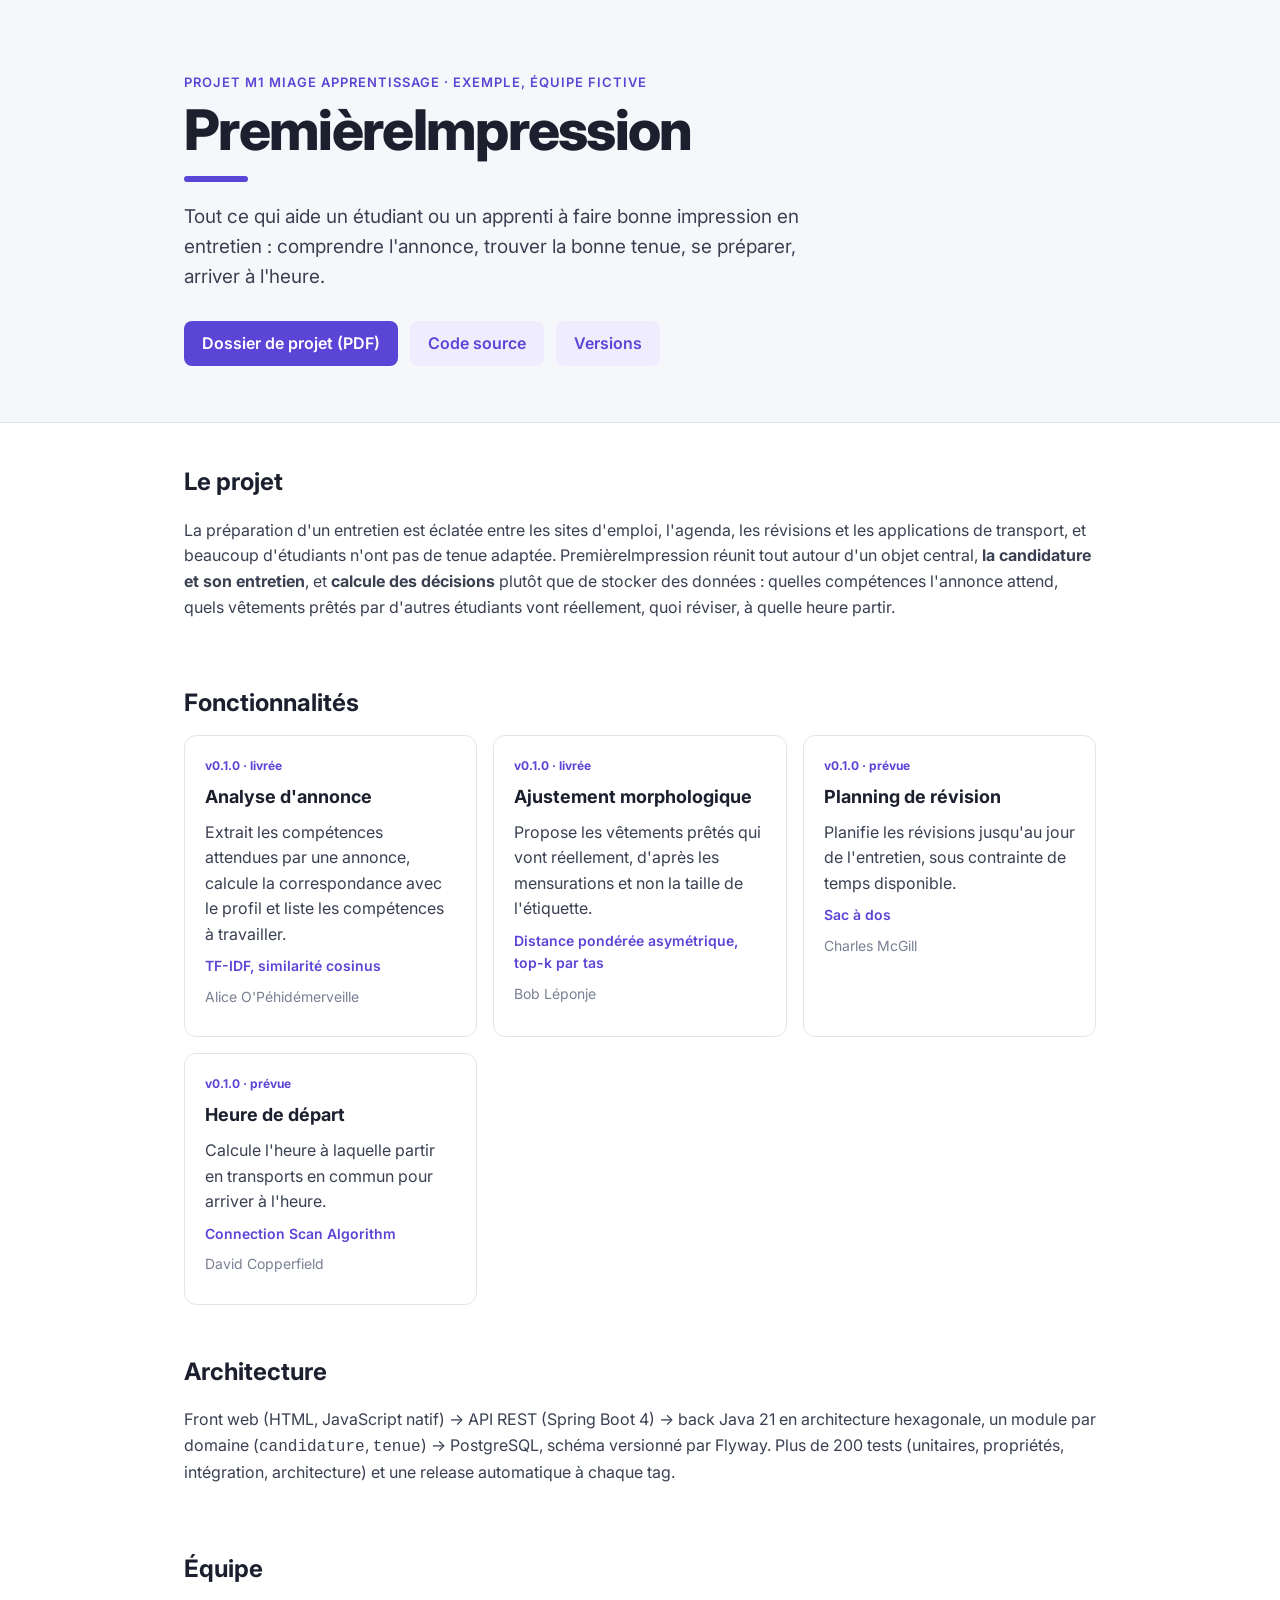
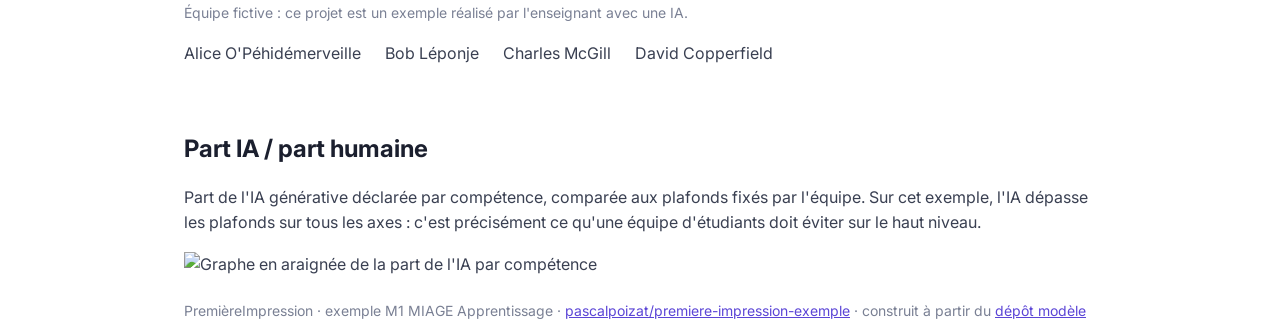
==== site/index.html @ b08690db "PremièreImpression : projet d'exemple (équipe fictive), livraison v0.1.0 Exemple complet construit à" ====
<!doctype html>
<html lang="fr">
<head>
  <meta charset="utf-8">
  <meta name="viewport" content="width=device-width, initial-scale=1">
  <title>PremièreImpression</title>
  <meta name="description" content="PremièreImpression : tout ce qui aide à faire bonne impression en entretien. Projet d'exemple M1 MIAGE Apprentissage.">
  <link rel="preconnect" href="https://fonts.googleapis.com">
  <link rel="stylesheet" href="https://fonts.googleapis.com/css2?family=Inter:wght@400;500;600;700;800&display=swap">
  <link rel="stylesheet" href="style.css">
</head>
<body>
  <header class="hero">
    <div class="contenu">
      <p class="sur-titre">Projet M1 MIAGE Apprentissage · exemple, équipe fictive</p>
      <h1>PremièreImpression</h1>
      <p class="accroche">Tout ce qui aide un étudiant ou un apprenti à faire bonne impression en entretien : comprendre l'annonce, trouver la bonne tenue, se préparer, arriver à l'heure.</p>
      <nav class="actions">
        <a class="bouton" href="dossier.pdf">Dossier de projet (PDF)</a>
        <a class="bouton secondaire" href="https://github.com/pascalpoizat/premiere-impression-exemple">Code source</a>
        <a class="bouton secondaire" href="https://github.com/pascalpoizat/premiere-impression-exemple/releases">Versions</a>
      </nav>
    </div>
  </header>

  <main class="contenu">
    <section>
      <h2>Le projet</h2>
      <p>La préparation d'un entretien est éclatée entre les sites d'emploi, l'agenda, les révisions et les applications de transport, et beaucoup d'étudiants n'ont pas de tenue adaptée. PremièreImpression réunit tout autour d'un objet central, <strong>la candidature et son entretien</strong>, et <strong>calcule des décisions</strong> plutôt que de stocker des données : quelles compétences l'annonce attend, quels vêtements prêtés par d'autres étudiants vont réellement, quoi réviser, à quelle heure partir.</p>
    </section>

    <section>
      <h2>Fonctionnalités</h2>
      <div class="grille">
        <article class="carte">
          <p class="version">v0.1.0 · livrée</p>
          <h3>Analyse d'annonce</h3>
          <p>Extrait les compétences attendues par une annonce, calcule la correspondance avec le profil et liste les compétences à travailler.</p>
          <p class="algo">TF-IDF, similarité cosinus</p>
          <p class="auteur">Alice O'Péhidémerveille</p>
        </article>
        <article class="carte">
          <p class="version">v0.1.0 · livrée</p>
          <h3>Ajustement morphologique</h3>
          <p>Propose les vêtements prêtés qui vont réellement, d'après les mensurations et non la taille de l'étiquette.</p>
          <p class="algo">Distance pondérée asymétrique, top-k par tas</p>
          <p class="auteur">Bob Léponje</p>
        </article>
        <article class="carte">
          <p class="version">v0.1.0 · prévue</p>
          <h3>Planning de révision</h3>
          <p>Planifie les révisions jusqu'au jour de l'entretien, sous contrainte de temps disponible.</p>
          <p class="algo">Sac à dos</p>
          <p class="auteur">Charles McGill</p>
        </article>
        <article class="carte">
          <p class="version">v0.1.0 · prévue</p>
          <h3>Heure de départ</h3>
          <p>Calcule l'heure à laquelle partir en transports en commun pour arriver à l'heure.</p>
          <p class="algo">Connection Scan Algorithm</p>
          <p class="auteur">David Copperfield</p>
        </article>
      </div>
    </section>

    <section>
      <h2>Architecture</h2>
      <p>Front web (HTML, JavaScript natif) → API REST (Spring Boot 4) → back Java 21 en architecture hexagonale, un module par domaine (<code>candidature</code>, <code>tenue</code>) → PostgreSQL, schéma versionné par Flyway. Plus de 200 tests (unitaires, propriétés, intégration, architecture) et une release automatique à chaque tag.</p>
    </section>

    <section>
      <h2>Équipe</h2>
      <p class="discret">Équipe fictive : ce projet est un exemple réalisé par l'enseignant avec une IA.</p>
      <ul class="equipe">
        <li>Alice O'Péhidémerveille</li>
        <li>Bob Léponje</li>
        <li>Charles McGill</li>
        <li>David Copperfield</li>
      </ul>
    </section>

    <section>
      <h2>Part IA / part humaine</h2>
      <p>Part de l'IA générative déclarée par compétence, comparée aux plafonds fixés par l'équipe. Sur cet exemple, l'IA dépasse les plafonds sur tous les axes : c'est précisément ce qu'une équipe d'étudiants doit éviter sur le haut niveau.</p>
      <img class="araignee" src="part-ia.svg" alt="Graphe en araignée de la part de l'IA par compétence">
    </section>
  </main>

  <footer class="contenu">
    <p>PremièreImpression · exemple M1 MIAGE Apprentissage · <a href="https://github.com/pascalpoizat/premiere-impression-exemple">pascalpoizat/premiere-impression-exemple</a> · construit à partir du <a href="https://github.com/pascalpoizat/template-projet-m1-miage">dépôt modèle</a></p>
  </footer>
</body>
</html>
---- site/style.css ----
:root {
  --encre: #1b1f2e;
  --texte: #3a4052;
  --discret: #7a8094;
  --accent: #5b45d6;
  --accent-clair: #efecfd;
  --filet: #e3e5ec;
  --fond: #ffffff;
  --fond-doux: #f6f7fa;
}

@media (prefers-color-scheme: dark) {
  :root {
    --encre: #f1f2f6;
    --texte: #c9ccd6;
    --discret: #8d93a5;
    --accent: #9d8cff;
    --accent-clair: #26214a;
    --filet: #2c3040;
    --fond: #12141c;
    --fond-doux: #1a1d28;
  }
  .araignee { background: #ffffff; border-radius: 12px; padding: 12px; }
}

* { box-sizing: border-box; }

body {
  margin: 0;
  font: 16px/1.6 "Inter", "Helvetica Neue", Helvetica, Arial, sans-serif;
  color: var(--texte);
  background: var(--fond);
}

.contenu { max-width: 960px; margin: 0 auto; padding: 0 24px; }

.hero { padding: 72px 0 56px; background: var(--fond-doux); border-bottom: 1px solid var(--filet); }
.sur-titre { margin: 0; font-size: 13px; font-weight: 600; letter-spacing: .08em; text-transform: uppercase; color: var(--accent); }
h1 { margin: 8px 0 0; font-size: clamp(36px, 7vw, 56px); font-weight: 800; letter-spacing: -.03em; line-height: 1.05; color: var(--encre); }
h1::after { content: ""; display: block; width: 64px; height: 6px; margin-top: 16px; border-radius: 3px; background: var(--accent); }
.accroche { max-width: 640px; margin: 20px 0 28px; font-size: 19px; }

.actions { display: flex; flex-wrap: wrap; gap: 12px; }
.bouton { padding: 10px 18px; border-radius: 8px; font-weight: 600; text-decoration: none; color: #fff; background: var(--accent); }
.bouton.secondaire { color: var(--accent); background: var(--accent-clair); }

section { padding: 40px 0 8px; }
h2 { margin: 0 0 12px; font-size: 24px; font-weight: 700; color: var(--encre); }
h3 { margin: 4px 0 8px; font-size: 18px; color: var(--encre); }
a { color: var(--accent); }

.grille { display: grid; grid-template-columns: repeat(auto-fill, minmax(260px, 1fr)); gap: 16px; }
.carte { padding: 20px; border: 1px solid var(--filet); border-radius: 12px; background: var(--fond); }
.carte p { margin: 0 0 8px; }
.version { font-size: 12px; font-weight: 700; color: var(--accent); }
.algo { font-size: 14px; font-weight: 600; color: var(--accent); }
.auteur { font-size: 14px; color: var(--discret); }

.equipe { display: flex; flex-wrap: wrap; gap: 8px 24px; padding: 0; list-style: none; }
.araignee { display: block; width: 100%; max-width: 760px; height: auto; }

footer { padding: 40px 24px 56px; font-size: 14px; color: var(--discret); }
.discret { color: var(--discret); font-size: 14px; }
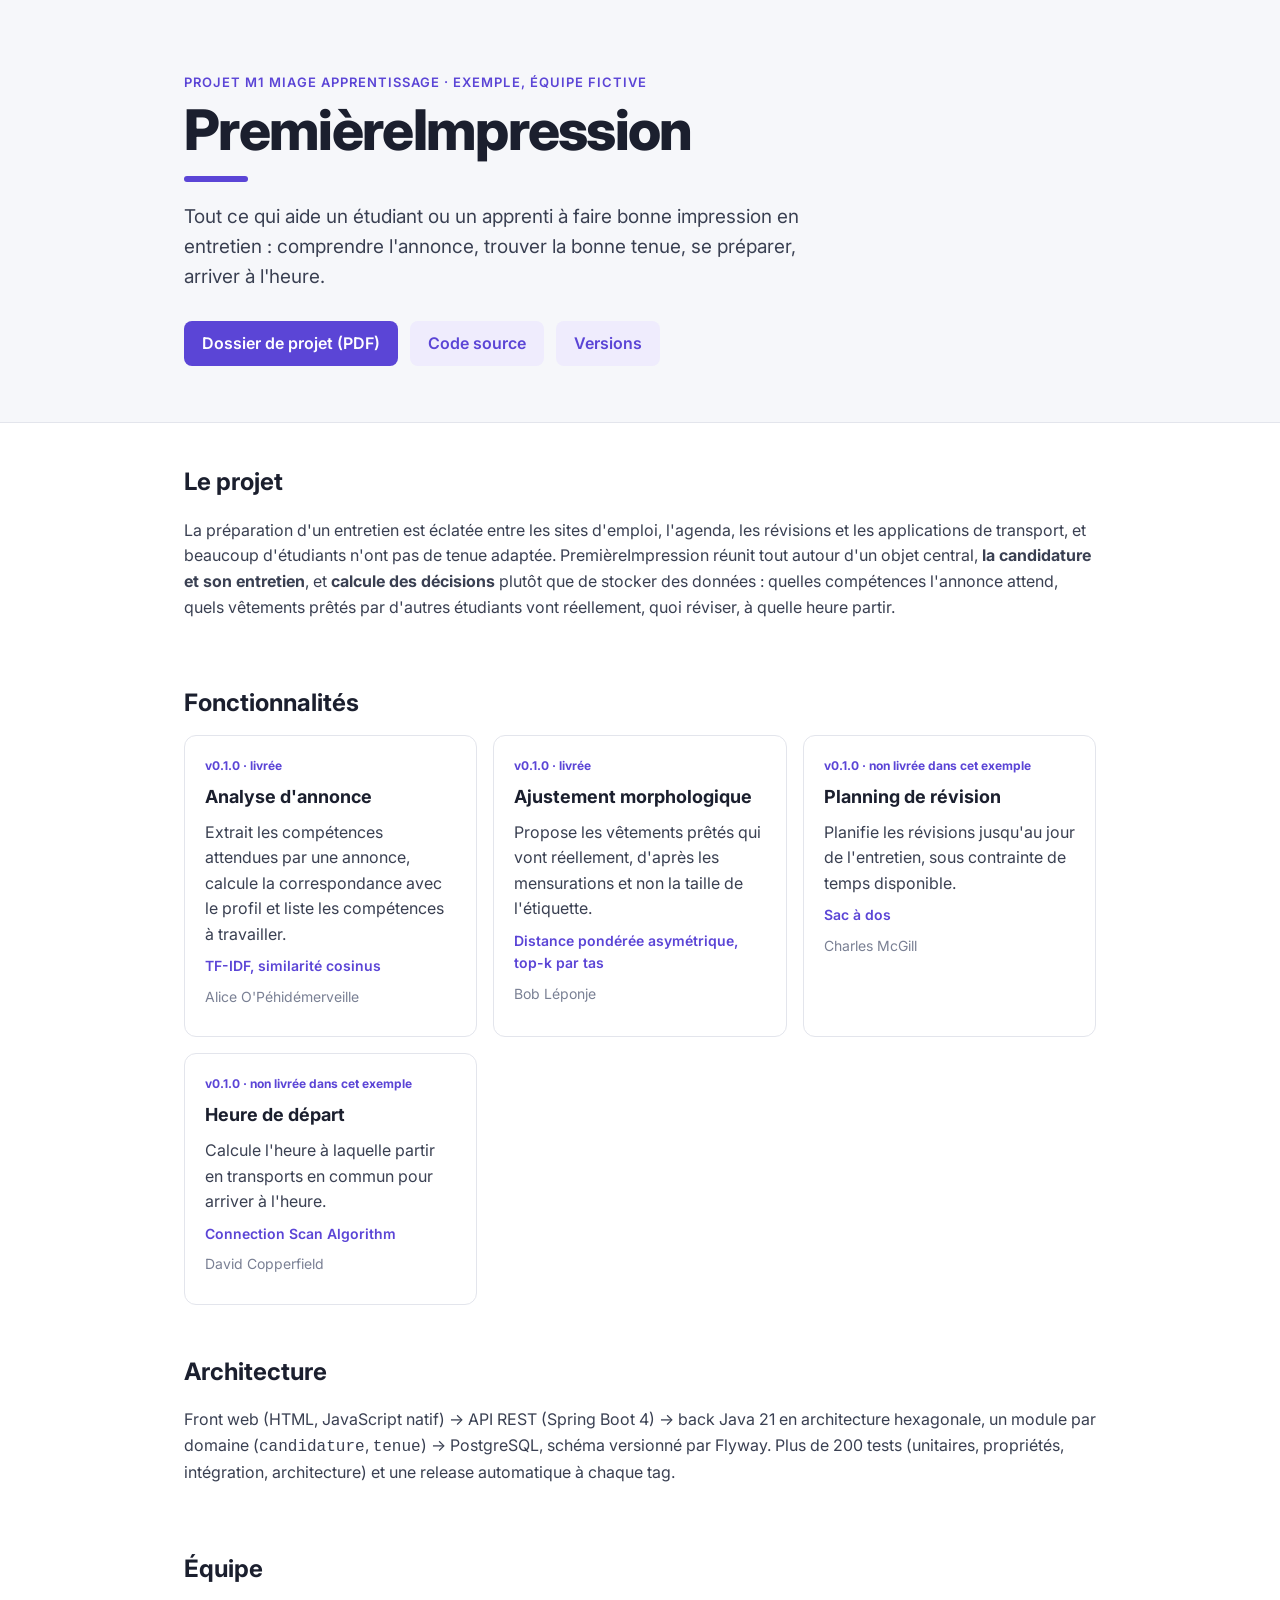
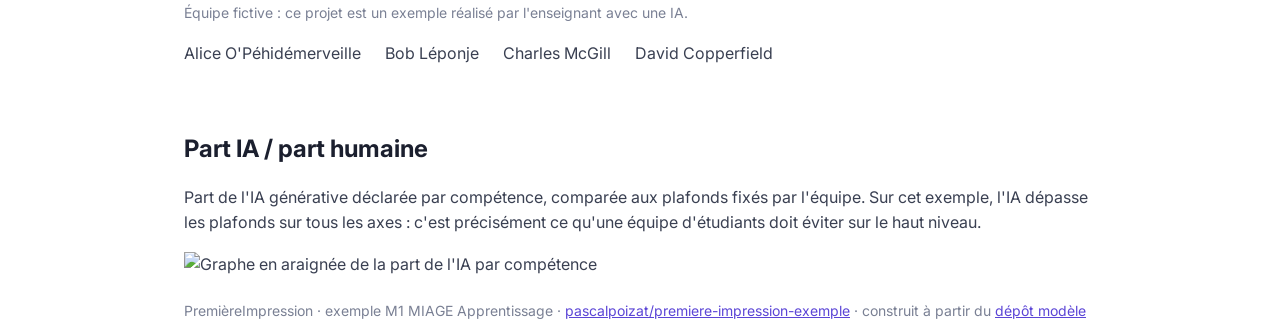
==== commit 5a78bb67: "Dossier v0.1.0 : détail des features F1 et F2, araignées fusionnées Le dossier passe du format de la" ====
--- a/site/index.html
+++ b/site/index.html
@@ -47,14 +47,14 @@
           <p class="auteur">Bob Léponje</p>
         </article>
         <article class="carte">
-          <p class="version">v0.1.0 · prévue</p>
+          <p class="version">v0.1.0 · non livrée dans cet exemple</p>
           <h3>Planning de révision</h3>
           <p>Planifie les révisions jusqu'au jour de l'entretien, sous contrainte de temps disponible.</p>
           <p class="algo">Sac à dos</p>
           <p class="auteur">Charles McGill</p>
         </article>
         <article class="carte">
-          <p class="version">v0.1.0 · prévue</p>
+          <p class="version">v0.1.0 · non livrée dans cet exemple</p>
           <h3>Heure de départ</h3>
           <p>Calcule l'heure à laquelle partir en transports en commun pour arriver à l'heure.</p>
           <p class="algo">Connection Scan Algorithm</p>
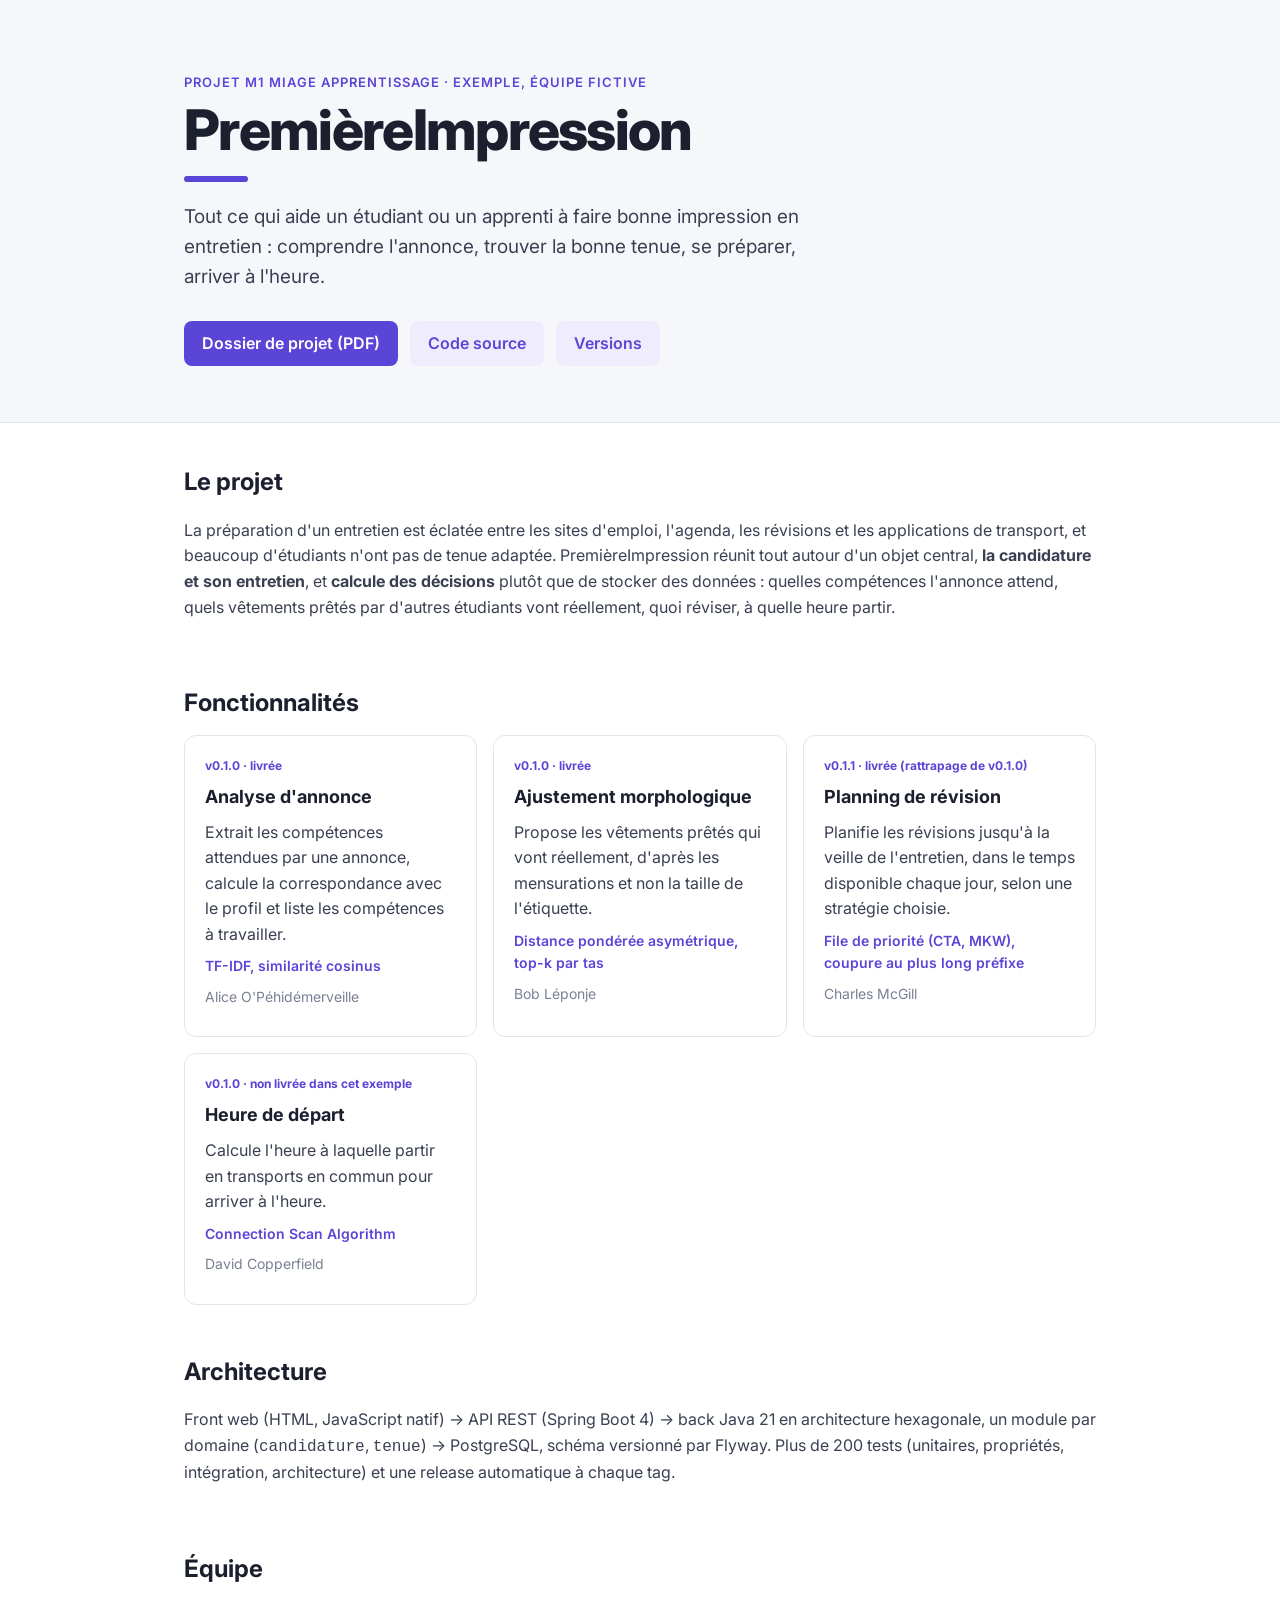
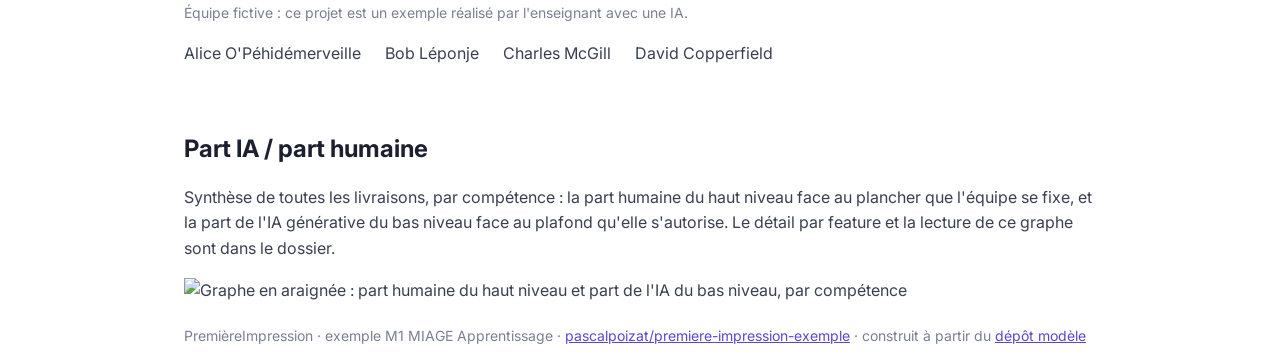
==== commit ac3f1285: "Livraison v0.1.1 : dossier compilé, araignée de synthèse, page de projet Le dossier PDF et l'araigné" ====
--- a/site/index.html
+++ b/site/index.html
@@ -47,10 +47,10 @@
           <p class="auteur">Bob Léponje</p>
         </article>
         <article class="carte">
-          <p class="version">v0.1.0 · non livrée dans cet exemple</p>
+          <p class="version">v0.1.1 · livrée (rattrapage de v0.1.0)</p>
           <h3>Planning de révision</h3>
-          <p>Planifie les révisions jusqu'au jour de l'entretien, sous contrainte de temps disponible.</p>
-          <p class="algo">Sac à dos</p>
+          <p>Planifie les révisions jusqu'à la veille de l'entretien, dans le temps disponible chaque jour, selon une stratégie choisie.</p>
+          <p class="algo">File de priorité (CTA, MKW), coupure au plus long préfixe</p>
           <p class="auteur">Charles McGill</p>
         </article>
         <article class="carte">
@@ -81,8 +81,8 @@
 
     <section>
       <h2>Part IA / part humaine</h2>
-      <p>Part de l'IA générative déclarée par compétence, comparée aux plafonds fixés par l'équipe. Sur cet exemple, l'IA dépasse les plafonds sur tous les axes : c'est précisément ce qu'une équipe d'étudiants doit éviter sur le haut niveau.</p>
-      <img class="araignee" src="part-ia.svg" alt="Graphe en araignée de la part de l'IA par compétence">
+      <p>Synthèse de toutes les livraisons, par compétence : la part humaine du haut niveau face au plancher que l'équipe se fixe, et la part de l'IA générative du bas niveau face au plafond qu'elle s'autorise. Le détail par feature et la lecture de ce graphe sont dans le dossier.</p>
+      <img class="araignee" src="part-ia.svg" alt="Graphe en araignée : part humaine du haut niveau et part de l'IA du bas niveau, par compétence">
     </section>
   </main>
 
